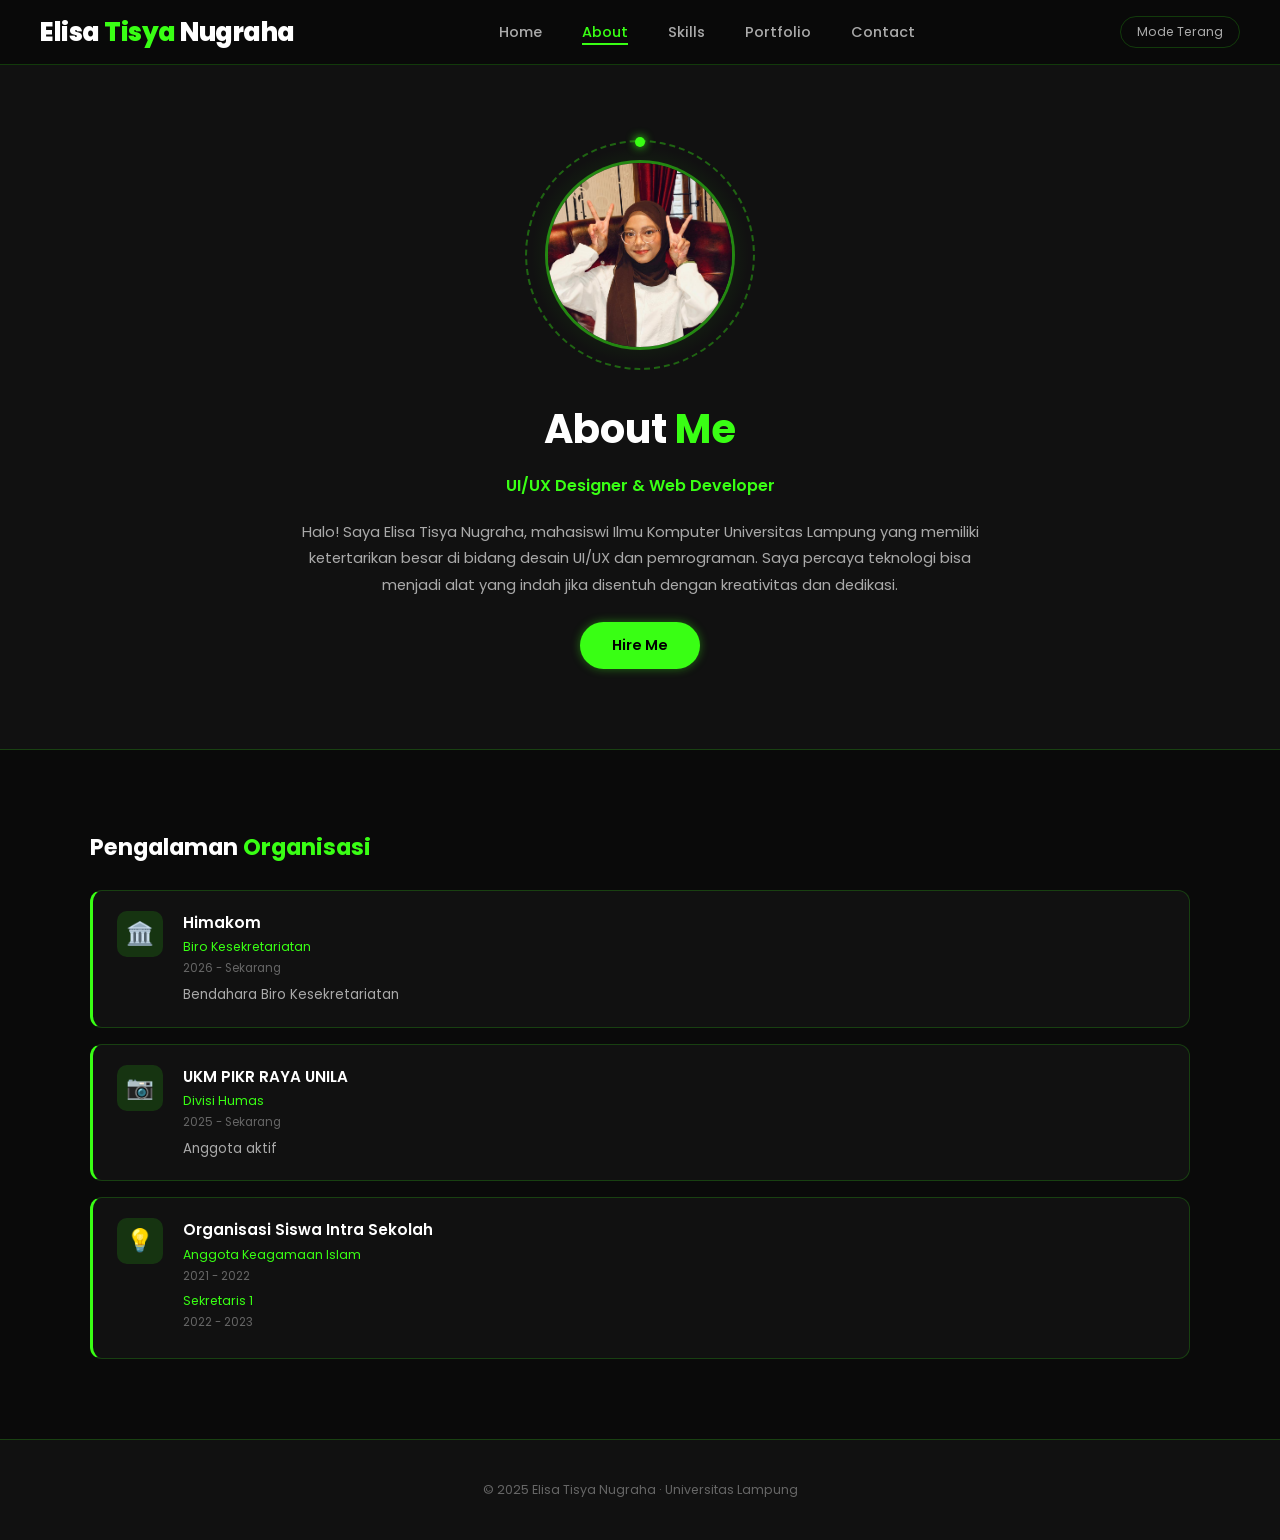
==== portfolio/about.html @ a8f8418f "utp pemweb" ====
<!DOCTYPE html>
<html lang="id" data-theme="dark">

<head>
  <meta charset="UTF-8" />
  <meta name="viewport" content="width=device-width, initial-scale=1.0" />
  <title>About | Elisa Tisya Nugraha</title>
  <link href="https://fonts.googleapis.com/css2?family=Poppins:wght@300;400;500;600;700;800&display=swap"
    rel="stylesheet" />
  <link rel="stylesheet" href="style.css" />
  <style>
    #about {
      padding-top: 65px;
      background: var(--bg);
    }

    .about-hero {
      background: var(--bg2);
      border-bottom: 1px solid var(--border);
      padding: 5rem 2.5rem;
      text-align: center;
    }

    .about-hero-inner {
      max-width: 700px;
      margin: 0 auto;
    }

    .about-photo-glow {
      width: 220px;
      height: 220px;
      border-radius: 50%;
      margin: 0 auto 2rem;
      background: radial-gradient(circle, rgba(57, 255, 20, 0.3) 0%, rgba(57, 255, 20, 0.08) 50%, transparent 70%);
      display: flex;
      align-items: center;
      justify-content: center;
      position: relative;
      animation: pulse-glow 3s ease-in-out infinite;
    }

    @keyframes pulse-glow {

      0%,
      100% {
        box-shadow: 0 0 30px rgba(57, 255, 20, 0.25);
      }

      50% {
        box-shadow: 0 0 60px rgba(57, 255, 20, 0.45);
      }
    }

    .about-spin {
      position: absolute;
      inset: -5px;
      border-radius: 50%;
      border: 2px dashed rgba(57, 255, 20, 0.35);
      animation: spin 12s linear infinite;
    }

    @keyframes spin {
      to {
        transform: rotate(360deg);
      }
    }

    .about-spin::before {
      content: '';
      position: absolute;
      width: 10px;
      height: 10px;
      background: var(--green);
      border-radius: 50%;
      top: -5px;
      left: 50%;
      transform: translateX(-50%);
      box-shadow: 0 0 10px var(--green);
    }

    .about-circle {
      width: 190px;
      height: 190px;
      border-radius: 50%;
      overflow: hidden;
      border: 3px solid rgba(57, 255, 20, 0.5);
      background: #111;
    }

    .about-circle img {
      width: 100%;
      height: 100%;
      object-fit: cover;
    }

    .about-hero .role {
      color: var(--green);
      font-weight: 600;
      font-size: 1rem;
      margin-bottom: 1.25rem;
    }

    .about-hero p {
      color: var(--text2);
      font-size: .92rem;
      line-height: 1.8;
      margin-bottom: 1.5rem;
    }

    /* info grid */
    .about-info {
      background: var(--bg);
      padding: 5rem 2.5rem;
    }

    .about-info-inner {
      max-width: 1100px;
      margin: 0 auto;
    }

    .info-grid {
      display: grid;
      grid-template-columns: repeat(auto-fit, minmax(240px, 1fr));
      gap: 1.25rem;
      margin-bottom: 3rem;
    }

    .info-card {
      background: var(--bg2);
      border: 1px solid var(--border);
      border-radius: 12px;
      padding: 1.5rem;
      display: flex;
      align-items: flex-start;
      gap: 1rem;
      transition: border-color .3s, box-shadow .3s;
    }

    .info-card:hover {
      border-color: var(--green);
      box-shadow: 0 0 20px rgba(57, 255, 20, 0.08);
    }

    .info-card-icon {
      font-size: 1.8rem;
      flex-shrink: 0;
    }

    .info-card-label {
      font-size: .72rem;
      color: var(--text3);
      text-transform: uppercase;
      letter-spacing: 1.5px;
      margin-bottom: 3px;
    }

    .info-card-val {
      font-size: .95rem;
      font-weight: 600;
    }

    /* org list */
    .org-list {
      display: flex;
      flex-direction: column;
      gap: 1rem;
    }

    .org-item {
      background: var(--bg2);
      border: 1px solid var(--border);
      border-left: 3px solid var(--green);
      border-radius: 12px;
      padding: 1.25rem 1.5rem;
      display: flex;
      gap: 1.25rem;
      align-items: flex-start;
      transition: border-color .3s;
    }

    .org-item:hover {
      border-color: var(--green);
    }

    .org-icon-box {
      width: 46px;
      height: 46px;
      border-radius: 10px;
      background: var(--green3);
      display: flex;
      align-items: center;
      justify-content: center;
      font-size: 1.4rem;
      flex-shrink: 0;
    }

    .org-name {
      font-size: .95rem;
      font-weight: 600;
      margin-bottom: 2px;
    }

    .org-role {
      font-size: .78rem;
      color: var(--green);
      margin-bottom: 2px;
    }

    .org-period {
      font-size: .72rem;
      color: var(--text3);
      margin-bottom: .4rem;
    }

    .org-desc {
      font-size: .83rem;
      color: var(--text2);
      line-height: 1.7;
    }
  </style>
</head>

<body>

  <nav id="navbar">
    <div class="nav-logo">Elisa<span> Tisya</span> Nugraha</div>
    <ul class="nav-links">
      <li><a href="index.html">Home</a></li>
      <li><a href="about.html" class="active">About</a></li>
      <li><a href="skills.html">Skills</a></li>
      <li><a href="projects.html">Portfolio</a></li>
      <li><a href="contact.html">Contact</a></li>
    </ul>
    <div class="nav-right">
      <button class="theme-toggle" id="themeToggle">Mode Terang</button>
      <div class="hamburger" id="hamburger"><span></span><span></span><span></span></div>
    </div>
  </nav>
  <div class="mobile-menu" id="mobileMenu">
    <a href="index.html">Home</a>
    <a href="about.html">About</a>
    <a href="skills.html">Skills</a>
    <a href="projects.html">Portfolio</a>
    <a href="contact.html">Contact</a>
  </div>

  <section id="about">

    <!-- FOTO + BIO -->
    <div class="about-hero">
      <div class="about-hero-inner">
        <div class="about-photo-glow">
          <div class="about-spin"></div>
          <div class="about-circle">
            <img src="img/photo.jpeg" alt="Elisa Tisya Nugraha">
          </div>
        </div>
        <div class="section-heading" style="margin-bottom:.75rem;">About <span>Me</span></div>
        <div class="role">UI/UX Designer &amp; Web Developer</div>
        <p>Halo! Saya Elisa Tisya Nugraha, mahasiswi Ilmu Komputer Universitas Lampung yang memiliki ketertarikan besar
          di bidang desain UI/UX dan pemrograman. Saya percaya teknologi bisa menjadi alat yang indah jika disentuh
          dengan kreativitas dan dedikasi.</p>
        <a href="contact.html" class="btn-green">Hire Me</a>
      </div>
    </div>

    <!-- INFO CARDS + ORGANISASI -->
    <div class="about-info">
      <div class="about-info-inner">



        <!-- Organisasi (pengalaman organisasi)-->
        <h3 style="font-size:1.4rem; font-weight:700; margin-bottom:1.5rem;">
          Pengalaman <span style="color:var(--green);">Organisasi</span>
        </h3>

        <div class="org-list">

          <div class="org-item">
            <div class="org-icon-box">🏛️</div>
            <div>
              <div class="org-name">Himakom</div>
              <div class="org-role">Biro Kesekretariatan</div>
              <div class="org-period">2026 - Sekarang</div>
              <div class="org-desc">Bendahara Biro Kesekretariatan</div>
            </div>
          </div>

          <div class="org-item">
            <div class="org-icon-box">📷</div>
            <div>
              <div class="org-name">UKM PIKR RAYA UNILA</div>
              <div class="org-role">Divisi Humas</div>
              <div class="org-period">2025 - Sekarang</div>
              <div class="org-desc">Anggota aktif</div>
            </div>
          </div>

          <div class="org-item">
            <div class="org-icon-box">💡</div>
            <div>
              <div class="org-name">Organisasi Siswa Intra Sekolah</div>
              <div class="org-role">Anggota Keagamaan Islam</div>
              <div class="org-period">2021 - 2022</div>
              <div class="org-role">Sekretaris 1</div>
              <div class="org-period">2022 - 2023</div>
            </div>


          </div>
        </div>
      </div>
  </section>

  <footer>
    <div class="footer-inner">

      <p class="footer-copy">&copy; 2025 Elisa Tisya Nugraha · Universitas Lampung</p>
    </div>
  </footer>

  <script src="main.js"></script>
</body>

</html>
---- portfolio/style.css ----
@import url('https://fonts.googleapis.com/css2?family=Poppins:wght@300;400;500;600;700;800&display=swap');

:root {
  --bg: #0a0a0a;
  --bg2: #111111;
  --bg3: #0d0d0d;
  --green: #39ff14;
  --green2: #2ecc0e;
  --green3: rgba(57, 255, 20, 0.15);
  --green4: rgba(57, 255, 20, 0.08);
  --text: #ffffff;
  --text2: #aaaaaa;
  --text3: #666666;
  --border: rgba(57, 255, 20, 0.2);
  --glow: 0 0 20px rgba(57, 255, 20, 0.5), 0 0 60px rgba(57, 255, 20, 0.2);
  --glow-sm: 0 0 10px rgba(57, 255, 20, 0.4);
  --nav-bg: rgba(10, 10, 10, 0.95);
}

*,
*::before,
*::after {
  box-sizing: border-box;
  margin: 0;
  padding: 0;
}

html {
  scroll-behavior: smooth;
}

body {
  font-family: 'Poppins', sans-serif;
  background: var(--bg);
  color: var(--text);
  line-height: 1.6;
  overflow-x: hidden;
}

a {
  color: inherit;
  text-decoration: none;
}

img {
  max-width: 100%;
  display: block;
}

::-webkit-scrollbar {
  width: 6px;
}

::-webkit-scrollbar-track {
  background: var(--bg);
}

::-webkit-scrollbar-thumb {
  background: var(--green2);
  border-radius: 3px;
}

/*NAVIGASI*/
nav {
  position: fixed;
  top: 0;
  left: 0;
  right: 0;
  z-index: 1000;
  background: var(--nav-bg);
  backdrop-filter: blur(12px);
  border-bottom: 1px solid var(--border);
  padding: 0 2.5rem;
  height: 65px;
  display: flex;
  align-items: center;
  justify-content: space-between;
}

.nav-logo {
  font-size: 1.6rem;
  font-weight: 800;
  color: var(--text);
  letter-spacing: -0.5px;
}

.nav-logo span {
  color: var(--green);
}

.nav-links {
  display: flex;
  gap: 2.5rem;
  list-style: none;
}

.nav-links a {
  font-size: .9rem;
  font-weight: 500;
  color: var(--text2);
  transition: color .3s;
  position: relative;
  padding-bottom: 3px;
}

.nav-links a::after {
  content: '';
  position: absolute;
  bottom: 0;
  left: 0;
  right: 100%;
  height: 2px;
  background: var(--green);
  transition: right .3s;
}

.nav-links a:hover,
.nav-links a.active {
  color: var(--green);
}

.nav-links a:hover::after,
.nav-links a.active::after {
  right: 0;
}

.nav-right {
  display: flex;
  align-items: center;
  gap: 1rem;
}

.theme-toggle {
  background: transparent;
  border: 1px solid var(--border);
  color: var(--text2);
  padding: 6px 16px;
  border-radius: 20px;
  cursor: pointer;
  font-size: .78rem;
  font-family: 'Poppins', sans-serif;
  transition: all .3s;
}

.theme-toggle:hover {
  border-color: var(--green);
  color: var(--green);
  box-shadow: var(--glow-sm);
}

.hamburger {
  display: none;
  flex-direction: column;
  gap: 5px;
  cursor: pointer;
  padding: 4px;
}

.hamburger span {
  width: 24px;
  height: 2px;
  background: var(--text);
  border-radius: 2px;
  transition: all .3s;
}

.mobile-menu {
  display: none;
  position: fixed;
  top: 65px;
  left: 0;
  right: 0;
  background: var(--nav-bg);
  backdrop-filter: blur(12px);
  border-bottom: 1px solid var(--border);
  padding: 1.5rem 2.5rem;
  flex-direction: column;
  gap: 1rem;
  z-index: 999;
}

.mobile-menu.open {
  display: flex;
}

.mobile-menu a {
  font-size: .9rem;
  color: var(--text2);
  padding: 8px 0;
  border-bottom: 1px solid var(--border);
  transition: color .3s;
}

.mobile-menu a:hover {
  color: var(--green);
}

/*SECTION BASE*/
section {
  position: relative;
}

.section-wrap {
  max-width: 1100px;
  margin: 0 auto;
  padding: 5rem 2.5rem;
}

/*centered heading*/
.section-heading {
  text-align: center;
  font-size: clamp(1.8rem, 3.5vw, 2.5rem);
  font-weight: 700;
  margin-bottom: 3rem;
}

.section-heading span {
  color: var(--green);
}

/*BUTTONS*/
.btn-green {
  background: var(--green);
  color: #000;
  border: none;
  padding: 12px 32px;
  border-radius: 30px;
  font-size: .9rem;
  font-weight: 600;
  font-family: 'Poppins', sans-serif;
  cursor: pointer;
  transition: all .3s;
  display: inline-flex;
  align-items: center;
  gap: 8px;
  box-shadow: var(--glow-sm);
}

.btn-green:hover {
  background: var(--green2);
  transform: translateY(-2px);
  box-shadow: var(--glow);
}

.btn-outline-green {
  background: transparent;
  color: var(--green);
  border: 2px solid var(--green);
  padding: 11px 32px;
  border-radius: 30px;
  font-size: .9rem;
  font-weight: 600;
  font-family: 'Poppins', sans-serif;
  cursor: pointer;
  transition: all .3s;
  display: inline-flex;
  align-items: center;
  gap: 8px;
}

.btn-outline-green:hover {
  background: var(--green);
  color: #000;
  box-shadow: var(--glow);
}

/*FILTER BAR*/
.filter-bar {
  display: flex;
  gap: .75rem;
  flex-wrap: wrap;
  margin-bottom: 2.5rem;
  justify-content: center;
}

.filter-btn {
  background: var(--bg2);
  border: 1px solid var(--border);
  color: var(--text2);
  padding: 8px 22px;
  border-radius: 25px;
  font-size: .82rem;
  font-weight: 500;
  font-family: 'Poppins', sans-serif;
  cursor: pointer;
  transition: all .3s;
}

.filter-btn:hover {
  border-color: var(--green);
  color: var(--green);
}

.filter-btn.active {
  background: var(--green);
  color: #000;
  border-color: var(--green);
  box-shadow: var(--glow-sm);
}

/*PROJECT CARDS*/
.projects-grid {
  display: grid;
  grid-template-columns: repeat(auto-fill, minmax(300px, 1fr));
  gap: 1.5rem;
}

.project-card {
  background: var(--bg2);
  border: 1px solid var(--border);
  border-radius: 12px;
  overflow: hidden;
  cursor: pointer;
  transition: all .35s;
}

.project-img {
  width: 100%;
  height: 100%;
  object-fit: cover;
}

.project-card:hover {
  transform: translateY(-6px);
  border-color: var(--green);
  box-shadow: 0 8px 30px rgba(57, 255, 20, 0.15);
}

.project-thumb {
  height: 180px;
  display: flex;
  align-items: center;
  justify-content: center;
  font-size: 3.5rem;
  position: relative;
  overflow: hidden;
}

.project-thumb-overlay {
  position: absolute;
  inset: 0;
  background: rgba(57, 255, 20, 0.85);
  display: flex;
  align-items: center;
  justify-content: center;
  opacity: 0;
  transition: opacity .3s;
  font-weight: 600;
  color: #000;
  font-size: .9rem;
  letter-spacing: 1px;
}

.project-card:hover .project-thumb-overlay {
  opacity: 1;
}

.project-body {
  padding: 1.25rem;
}

.project-cat {
  font-size: .72rem;
  color: var(--green);
  text-transform: uppercase;
  letter-spacing: 2px;
  margin-bottom: .3rem;
}

.project-body h3 {
  font-size: 1rem;
  font-weight: 600;
  margin-bottom: .3rem;
}

.project-body p {
  font-size: .83rem;
  color: var(--text2);
}

/*SKILL BARS*/
.skill-bar-item {
  margin-bottom: 1.5rem;
}

.skill-bar-label {
  display: flex;
  justify-content: space-between;
  font-size: .85rem;
  font-weight: 500;
  margin-bottom: .5rem;
  letter-spacing: 1.5px;
  text-transform: uppercase;
}

.skill-bar-track {
  height: 10px;
  background: rgba(255, 255, 255, 0.08);
  border-radius: 5px;
  overflow: hidden;
}

.skill-bar-fill {
  height: 100%;
  background: var(--green);
  border-radius: 5px;
  width: 0;
  transition: width 1.4s cubic-bezier(.4, 0, .2, 1);
  box-shadow: 0 0 10px rgba(57, 255, 20, 0.5);
}

/*CONTACT FORM*/
.contact-form {
  display: flex;
  flex-direction: column;
  gap: 1rem;
}

.form-group {
  display: flex;
  flex-direction: column;
  gap: 6px;
}

.form-group label {
  font-size: .82rem;
  font-weight: 500;
  color: var(--text2);
  letter-spacing: .5px;
}

.form-group input,
.form-group textarea {
  background: var(--bg2);
  border: 1px solid var(--border);
  border-radius: 8px;
  padding: 12px 16px;
  color: var(--text);
  font-family: 'Poppins', sans-serif;
  font-size: .9rem;
  transition: border-color .3s, box-shadow .3s;
  resize: vertical;
}

.form-group input:focus,
.form-group textarea:focus {
  outline: none;
  border-color: var(--green);
  box-shadow: 0 0 0 3px rgba(57, 255, 20, 0.1);
}

.form-group input.error,
.form-group textarea.error {
  border-color: #ff4444;
}

.form-error {
  font-size: .78rem;
  color: #ff6666;
  min-height: 16px;
}

.form-success {
  padding: 14px 16px;
  background: rgba(57, 255, 20, 0.1);
  border: 1px solid var(--green);
  border-radius: 8px;
  color: var(--green);
  font-size: .9rem;
  display: none;
  align-items: center;
  gap: 8px;
  margin-bottom: 1rem;
}

/*MODAL*/
.modal-overlay {
  position: fixed;
  inset: 0;
  background: rgba(0, 0, 0, 0.85);
  z-index: 2000;
  display: flex;
  align-items: center;
  justify-content: center;
  padding: 1.5rem;
  opacity: 0;
  pointer-events: none;
  transition: opacity .3s;
  backdrop-filter: blur(6px);
}

.modal-overlay.open {
  opacity: 1;
  pointer-events: all;
}

.modal {
  background: var(--bg2);
  border: 1px solid var(--green);
  border-radius: 16px;
  max-width: 560px;
  width: 100%;
  max-height: 90vh;
  overflow-y: auto;
  transform: translateY(20px) scale(.97);
  transition: transform .3s;
  box-shadow: 0 0 40px rgba(57, 255, 20, 0.15);
}

.modal-overlay.open .modal {
  transform: none;
}

.modal-header {
  padding: 1.5rem;
  border-bottom: 1px solid var(--border);
  display: flex;
  justify-content: space-between;
  align-items: flex-start;
}

.modal-title {
  font-size: 1.3rem;
  font-weight: 700;
}

.modal-close {
  background: none;
  border: none;
  color: var(--text2);
  font-size: 1.3rem;
  cursor: pointer;
  padding: 4px;
  transition: color .2s;
}

.modal-close:hover {
  color: var(--green);
}

.modal-body {
  padding: 1.5rem;
}

.modal-img {
  height: 160px;
  border-radius: 10px;
  display: flex;
  align-items: center;
  justify-content: center;
  font-size: 4rem;
  margin-bottom: 1.25rem;
}

.modal-desc {
  font-size: .9rem;
  color: var(--text2);
  margin-bottom: 1.25rem;
  line-height: 1.8;
}

.modal-tech {
  display: flex;
  flex-wrap: wrap;
  gap: 8px;
}

.tag {
  font-size: .72rem;
  padding: 4px 12px;
  border: 1px solid var(--green);
  border-radius: 20px;
  color: var(--green);
}

/*FOOTER*/
footer {
  background: var(--bg2);
  border-top: 1px solid var(--border);
  padding: 2.5rem 2.5rem;
}

.footer-inner {
  max-width: 1100px;
  margin: 0 auto;

  display: flex;
  flex-direction: column;
  align-items: center;
  text-align: center;

  gap: 1rem;
}

.footer-logo {
  font-size: 1.3rem;
  font-weight: 800;
}

.footer-logo span {
  color: var(--green);
}

.footer-links {
  display: flex;
  gap: 2rem;
  list-style: none;
}

.footer-links a {
  font-size: .83rem;
  color: var(--text2);
  transition: color .3s;
}

.footer-links a:hover {
  color: var(--green);
}

.footer-copy {
  font-size: .78rem;
  color: var(--text3);
}

/*RESPONSIVE*/
@media(max-width: 768px) {
  .nav-links {
    display: none;
  }

  .hamburger {
    display: flex;
  }

  @media (max-width: 768px) {
    .footer-inner {
      flex-direction: column;
      text-align: center;
    }
  }
}

/*LIGHT MODE*/
[data-theme="light"] {
  --bg: #fdfdfd;
  --bg2: #eeeeee;
  --bg3: #fafafa;

  --text: #111111;
  --text2: #555555;
  --text3: #888888;

  --border: rgba(0, 0, 0, 0.1);

  --green: #00aa55;
  --green2: #00994d;
  --green3: rgba(0, 170, 85, 0.1);
  --green4: rgba(0, 170, 85, 0.05);

  --nav-bg: rgba(255, 255, 255, 0.9);
}

/*FIX HOME LIGHT MODE*/

[data-theme="light"] body {
  background: #fdfdfd !important;
  color: #111 !important;
}

[data-theme="light"] nav {
  background: #ffffff !important;
}

[data-theme="light"] section {
  background: transparent !important;
}

[data-theme="light"] .project-card,
[data-theme="light"] .tool-card,
[data-theme="light"] .org-item {
  background: #ffffff !important;
  border-color: rgba(0, 0, 0, 0.1) !important;
}

/*FIX TOOLS CENTER*/

.tools-grid {
  display: flex;
  justify-content: center;
  flex-wrap: wrap;
  gap: 2.5rem;
  max-width: 600px;
  margin: 0 auto;
}

.tools-wrap {
  max-width: 700px;
  margin: 0 auto;
}

.tools-wrap {
  max-width: 600px;
}

.tool-emoji {
  display: block;
  margin-bottom: 0.5rem;
  text-align: center;
}

.tool-name {
  text-align: center;
}

.tool-cat {
  text-align: center;
}

/*HOME*/

[data-theme="light"] body.home {
  background: #ffffff !important;
}

[data-theme="light"] body.home #hero {
  background: #ffffff !important;
}

[data-theme="light"] body.home #hero::before {
  background-image: linear-gradient(rgba(0, 0, 0, 0.05) 1px, transparent 1px),
    linear-gradient(90deg, rgba(0, 0, 0, 0.05) 1px, transparent 1px) !important;
}

[data-theme="light"] body.home .photo-circle {
  background: #f5f5f5 !important;
}
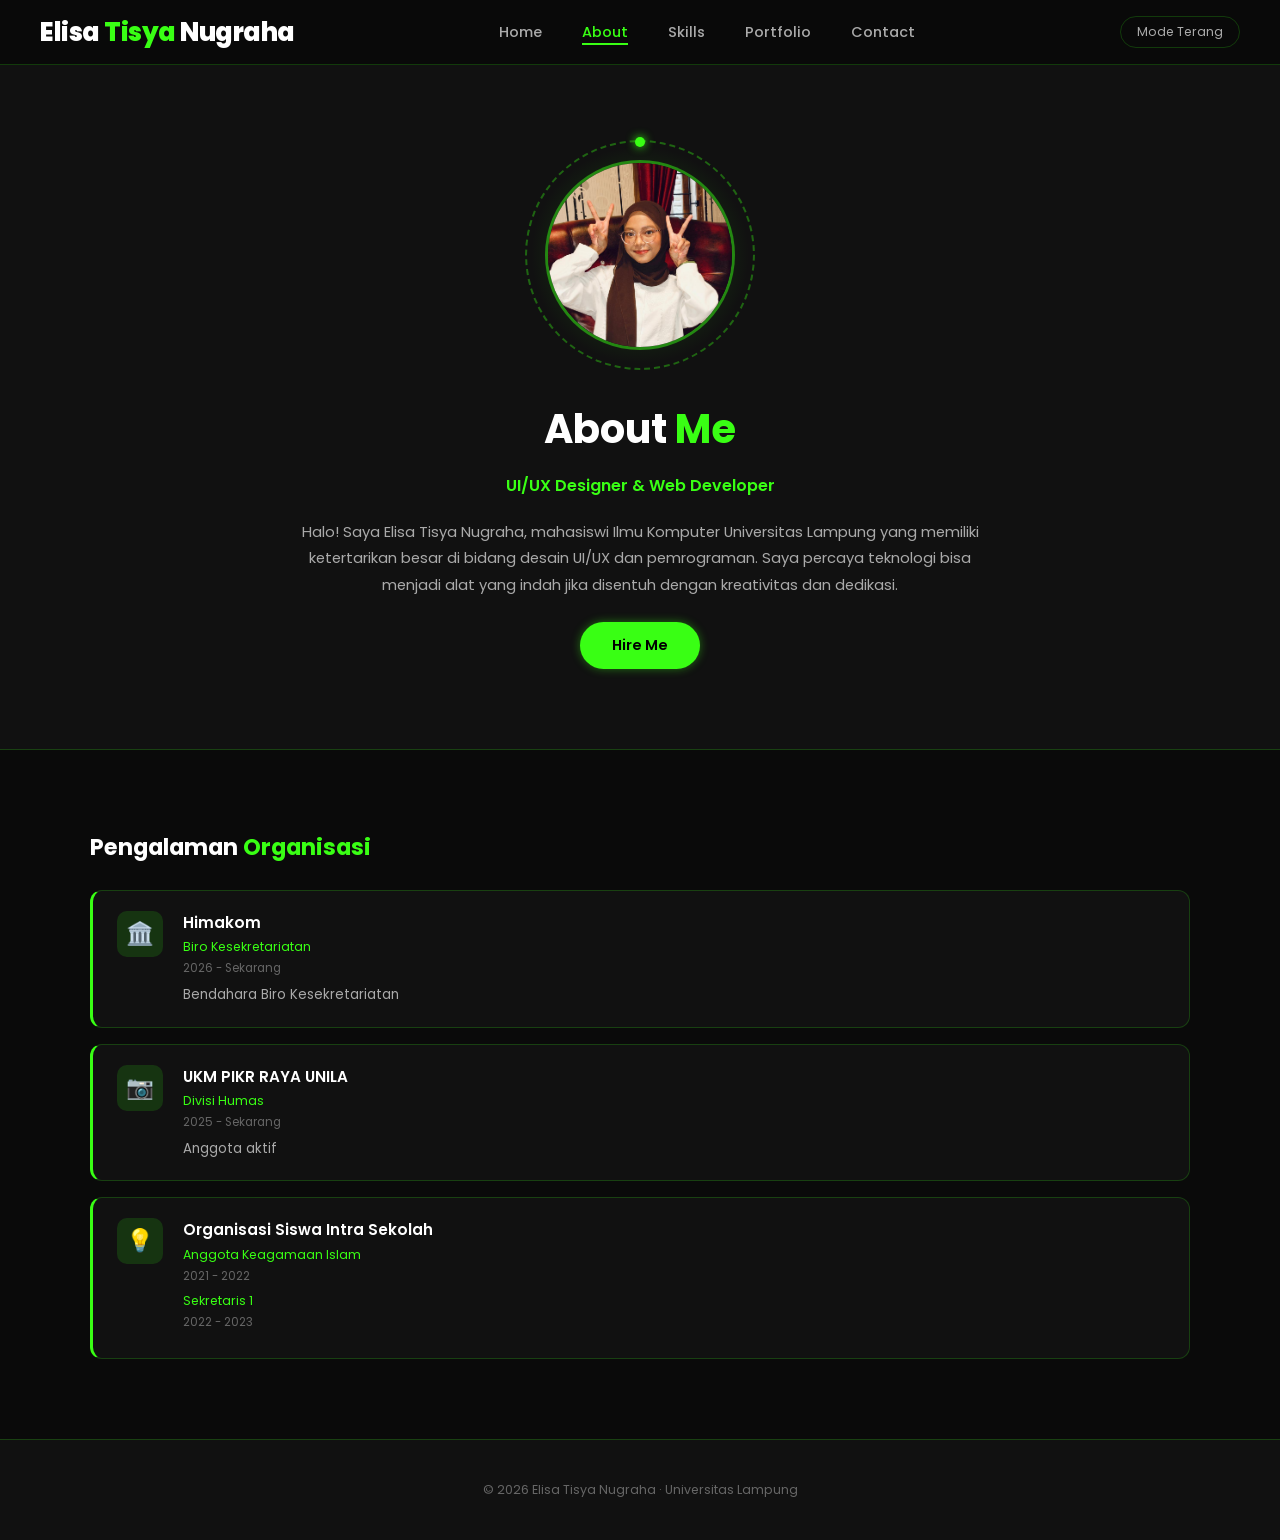
==== commit 16def023: "fixx webb" ====
--- a/portfolio/about.html
+++ b/portfolio/about.html
@@ -316,7 +316,7 @@
   <footer>
     <div class="footer-inner">
 
-      <p class="footer-copy">&copy; 2025 Elisa Tisya Nugraha · Universitas Lampung</p>
+      <p class="footer-copy">&copy; 2026 Elisa Tisya Nugraha · Universitas Lampung</p>
     </div>
   </footer>
 
